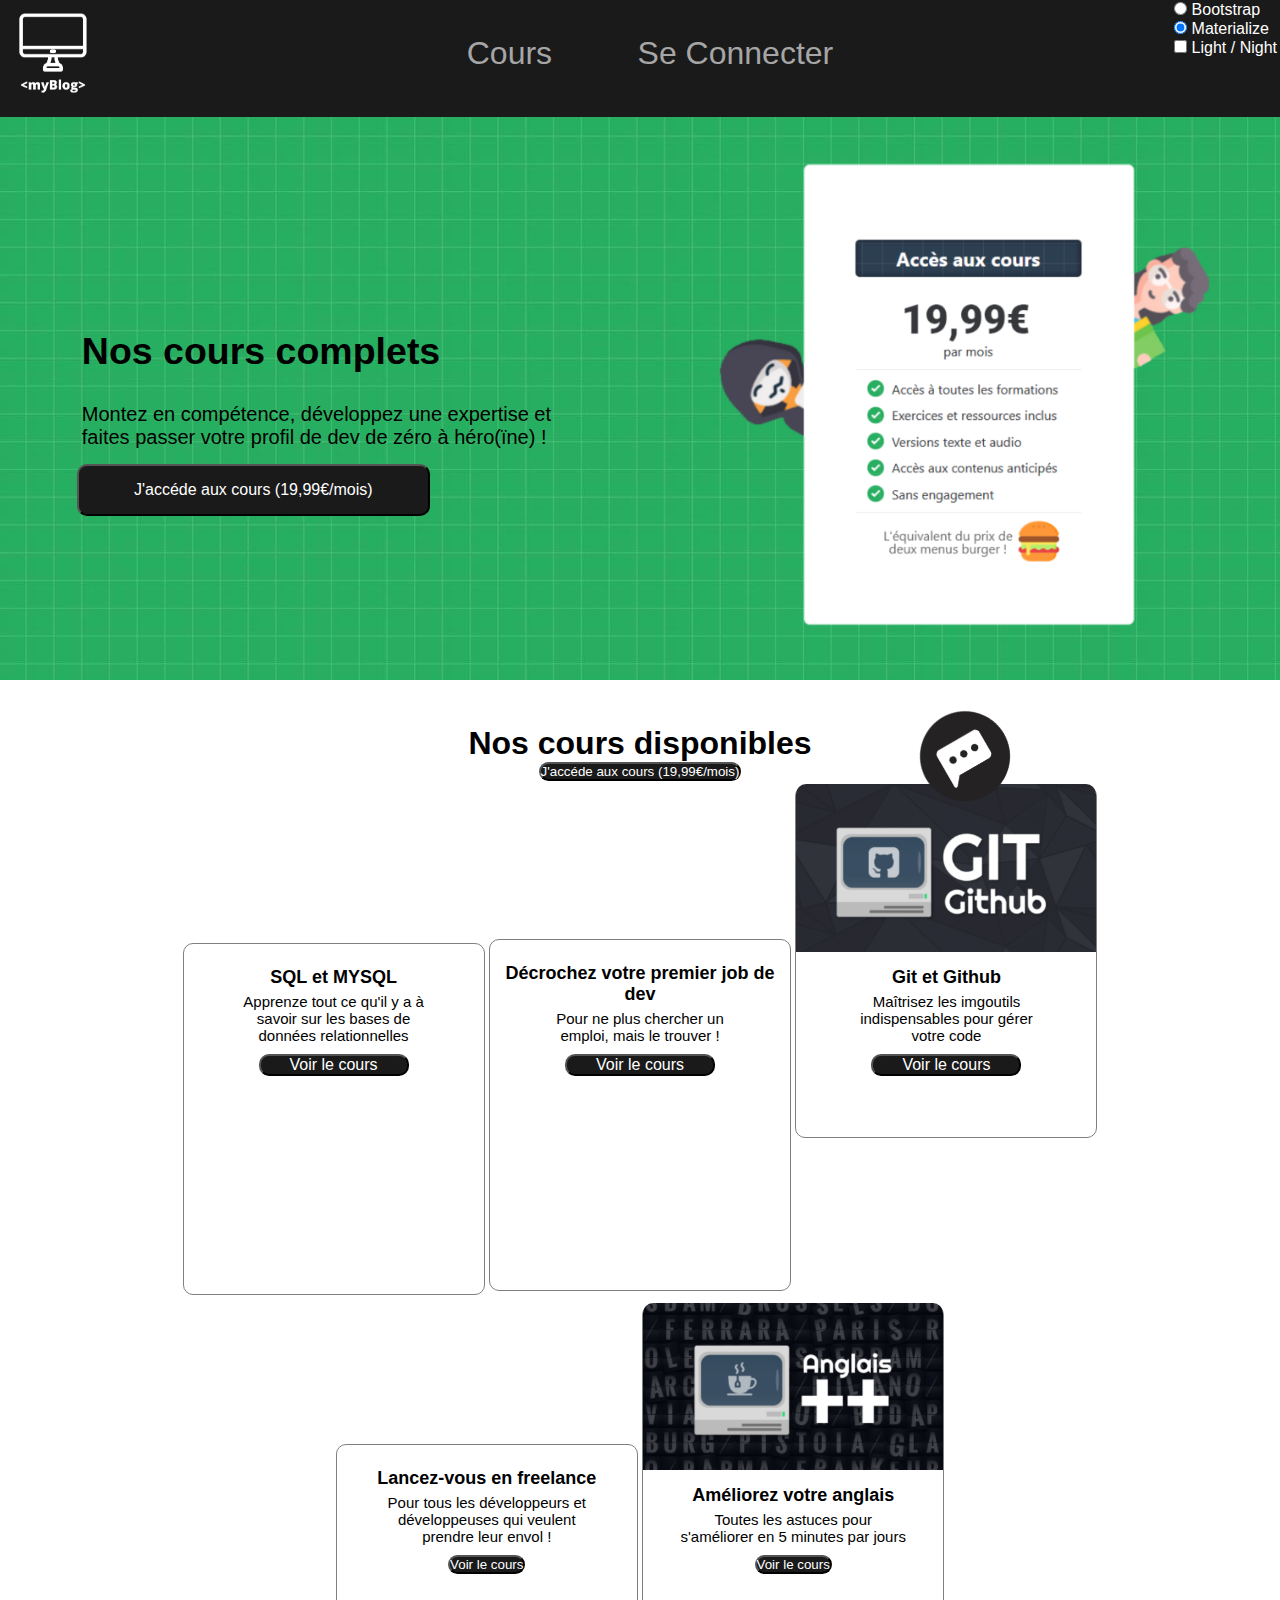
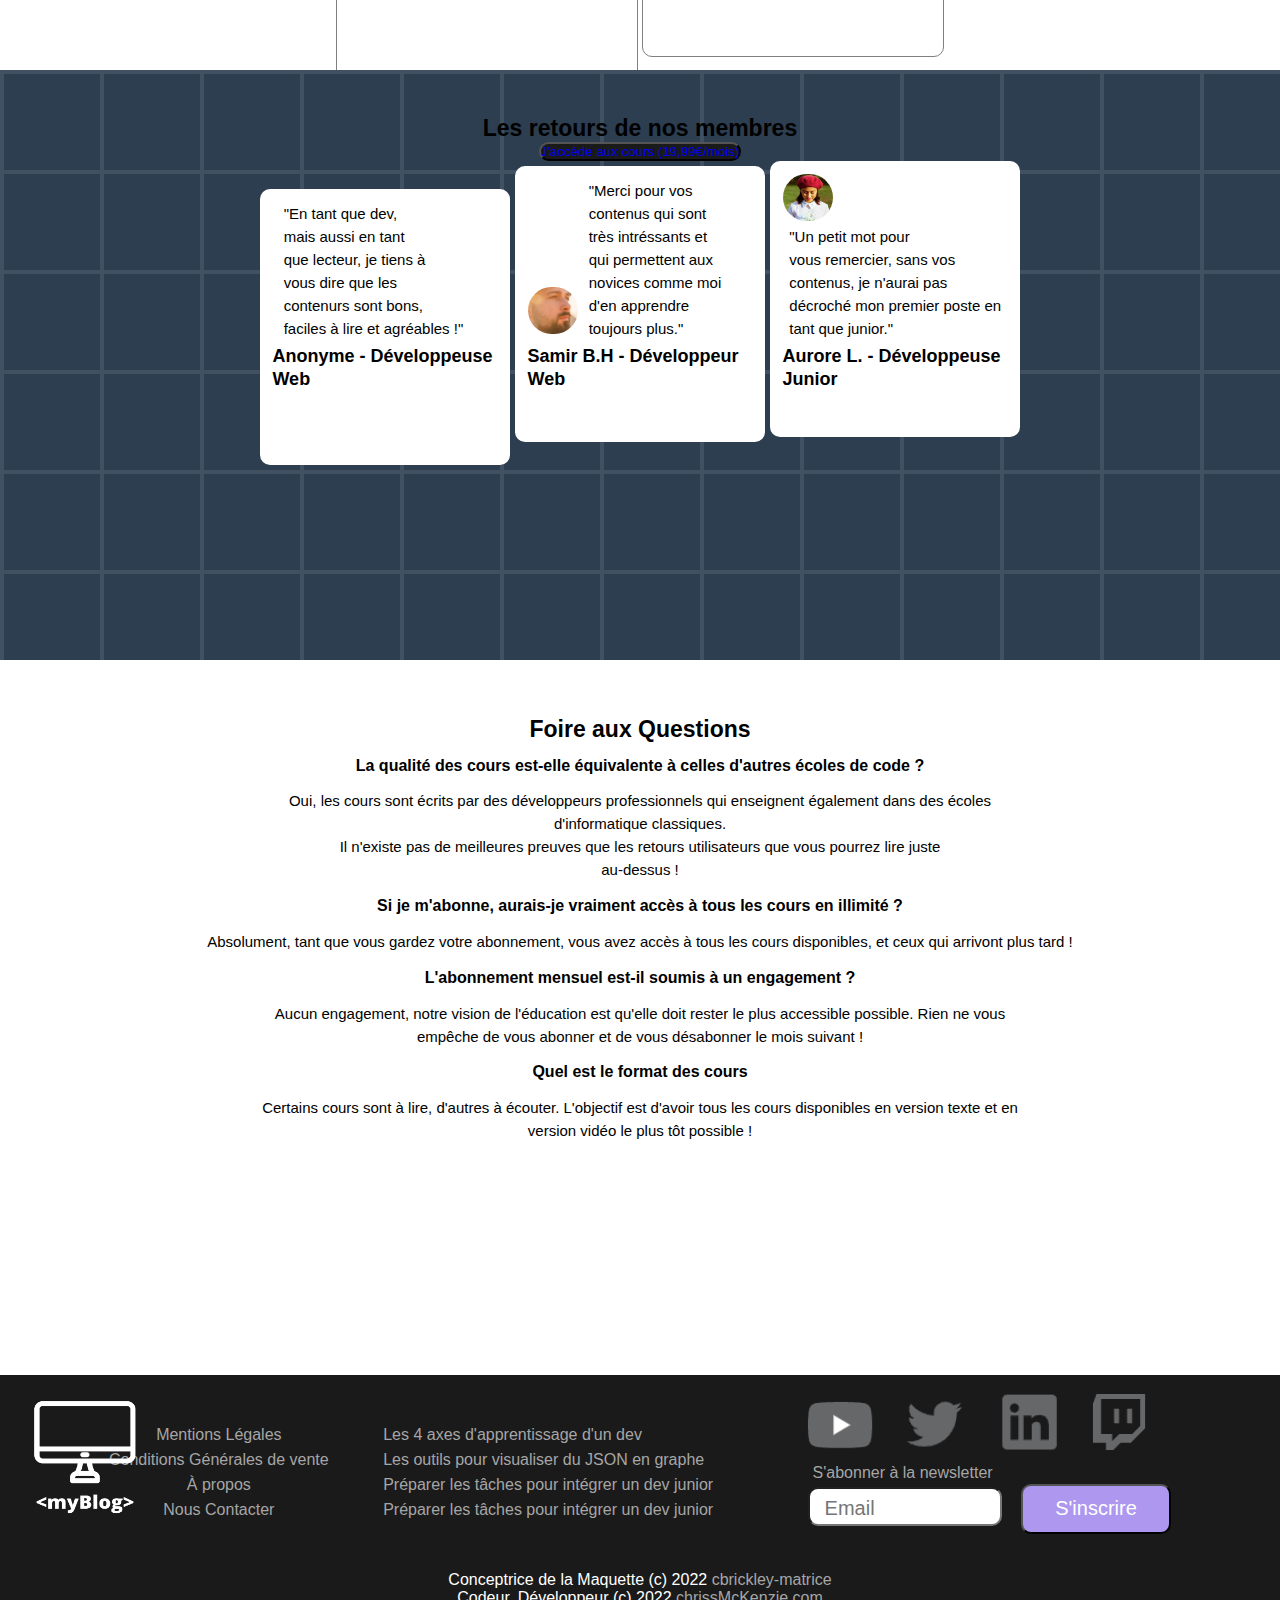
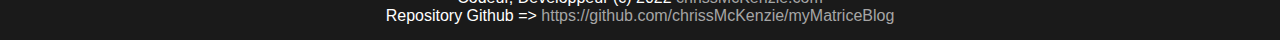
==== FrontEnd/src/pages/HTML/cours.html @ b6494135 "Initialisation myMatriceBlog" ====
<!DOCTYPE html>
<html lang="fr">
<head>
    <meta charset="UTF-8">
    <meta http-equiv="X-UA-Compatible" content="IE=edge">
    <meta name="viewport" content="width=device-width, initial-scale=1.0">
    <title>myMatriceBlog - Cours</title>
    <link rel="stylesheet" href="./../CSS/initialisation.css">
    <link rel="stylesheet" href="./../CSS/cours.css" defer>
    <link rel="stylesheet" href="./../CSS/finition.css">
</head>
<body>
    <header>
        <section>
            <div class="Logo_MyBlog">
                <a href="./../../../index.html"><img src="./../../media/images/myBlog.png" height="25%" width="9%" alt="myBlog - Logo"></a>
            </div>
            <div class="BarreDeNavigation">
                <nav>
                    <ul class="Menu">
                        <li>
                            <a href="./cours.html">Cours</a>
                        </li>
                        <li>
                            <a href="./connexion.html">Se Connecter</a>
                        </li>
                    </ul>
                </nav>
            </div>
            <div class="FrameworksCSS">
                <!-- Default checked -->
                <div class="form-check">
                    <input class="form-check-input" type="radio" name="flexRadioDefault" id="flexRadioDefault1">
                    <label class="form-check-label" for="flexRadioDefault1"> Bootstrap </label>
                  </div>
                <div class="form-check">
                    <input class="form-check-input" type="radio" name="flexRadioDefault" id="flexRadioDefault2" checked>
                    <label class="form-check-label" for="flexRadioDefault2"> Materialize </label>
                </div>
                <div class="form-check form-switch">
                    <input class="form-check-input" type="checkbox" role="switch" id="flexSwitchCheckDefault">
                    <label class="form-check-label" for="flexSwitchCheckDefault">Light / Night</label>
                </div>
            </div>
        </section>
    </header>

    <main>
        <section class="Cours">
            <div>
                <h1>Nos cours complets</h1>
                <p>
                    Montez en compétence, développez une expertise et <br>
                    faites passer votre profil de dev de zéro à héro(ïne) ! <br>
                </p>
                <button><a href="#NosCours">J'accéde aux cours (19,99€/mois)</a></button>
            </div>
            <div>
                <img src="./../../media/images/AccèsAuxCours.png" width="500px" alt="Accès Aux Cours.png">
            </div>
            <div class="chat">
                <img src="./../../media/images/icon-chat.png" width="90px" alt=""/>
            </div>
        </section>

        <section class="NosCours">
            <div>
                <h2>Nos cours disponibles</h2>
                <button><a href="#NosCours">J'accéde aux cours (19,99€/mois)</a></button>
            </div>
            <div>
                <article id="article1">
                    <img src="./../../media/images/MaîtrisezSQL.png" alt="">
                    <h3>SQL et MYSQL</h3>
                    <p>
                        Apprenze tout ce qu'il y a à <br>
                        savoir sur les bases de <br> données relationnelles <br>
                    </p>
                    <button><a href="#NosCours">Voir le cours</a></button>
                </article>

                <article id="article2">
                    <img src="./../../media/images/JobDéveloppeur.png" alt="">
                    <h3>Décrochez votre premier job de dev</h3>
                    <p>
                        Pour ne plus chercher un <br> emploi, mais le trouver !<br>
                    </p>
                    <button><a href="#NosCours">Voir le cours</a></button>
                </article>

                <article id="article3">
                    <img src="./../../media/images/GitGithub.png" alt="">
                    <h3>Git et Github</h3>
                    <p>
                        Maîtrisez les imgoutils <br> indispensables pour gérer <br> votre code<br>
                    </p>
                    <button><a href="#NosCours">Voir le cours</a></button>
                </article>
            </div>
            <div>
                <article id="article4">
                    <img src="./../../media/images/DéveloppeurFreelance.png" alt="">
                    <h3>Lancez-vous en freelance</h3>
                    <p>
                        Pour tous les développeurs et <br> développeuses qui veulent <br> prendre leur envol !<br>
                    </p>
                    <button><a href="#NosCours">Voir le cours</a></button>
                </article>

                <article id="article5">
                    <img src="./../../media/images/AméliorerVotreAnglais.png" alt="">
                    <h3>Améliorez votre anglais</h3>
                    <p>
                        Toutes les astuces pour <br> s'améliorer en 5 minutes par jours <br>
                    </p>
                    <button><a href="#NosCours">Voir le cours</a></button>
                </article>
            </div>
            <div>
                <div class="small">
                    <b>Rejoignez les</b>
                    <h4>100+ passionnés</h4>
                    <small>qui ont chois d'accélerer leur <br> apprentissage avec nos cours <br> complets</small>
                </div>
                <div class="small">
                    <b>ou les</b>
                    <h4>1000+ inscrits</h4>
                    <small>à notre newsletter pour ne jamais <br> rien louper</small>
                </div>
                <div class="small">
                    <b>ou encore les</b>
                    <h4>15 000 devs</h4>
                    <small>qui suivent nos contenus réguliers <br> sur le site web chaque mois !</small>
                </div>
            </div>
        </section>

        <section class="Retours">
            <div>
                <h2>Les retours de nos membres</h2>
                <button><a href="#NosCours">J'accéde aux cours (19,99€/mois)</a></button>
            </div>
            <div>
                <article>
                    <img src="./../../media/images/photoMélanoderme.png" width="50px" alt="">
                    <p>"En tant que dev, <br> mais aussi en tant <br> que lecteur, je tiens à <br> vous dire que les <br> contenurs sont bons, <br> faciles à lire et agréables !"</p>
                    <h3>Anonyme - Développeuse Web</h3>
                </article>
                <article>
                    <img src="./../../media/images/photoLeucoderme.png" width="50px" alt="">
                    <p>"Merci pour vos <br> contenus qui sont <br> très intréssants et <br> qui permettent aux <br> novices comme moi <br> d'en apprendre <br> toujours plus."</p>
                    <h3>Samir B.H - Développeur Web</h3>
                </article>
                <article>
                    <img src="./../../media/images/photoSantoderme.png" width="50px" alt="">
                    <p>"Un petit mot pour <br> vous remercier, sans vos contenus, je n'aurai pas décroché mon premier poste en tant que junior."</p>
                    <h3>Aurore L. - Développeuse Junior</h3>
                </article>
            </div>
        </section>

        <section class="FAQ">
                <div>
                    <h2>Foire aux Questions</h2>
                </div>
                <div class="small">
                    <h4>La qualité des cours est-elle équivalente à celles d'autres écoles de code ?</h4>
                    <p>
                        Oui, les cours sont écrits par des développeurs professionnels qui enseignent également dans des écoles <br>
                        d'informatique classiques. <br> Il n'existe pas de meilleures preuves que les retours utilisateurs que vous pourrez lire juste <br>
                        au-dessus !
                    </p>
                </div>
                <div class="small">
                    <h4>Si je m'abonne, aurais-je vraiment accès à tous les cours en illimité ?</h4>
                    <p>
                        Absolument, tant que vous gardez votre abonnement, vous avez accès à tous les cours disponibles, et ceux qui arrivont plus tard !<br>
                    </p>
                </div>
                <div class="small">
                    <h4>L'abonnement mensuel est-il soumis à un engagement ?</h4>
                    <p>
                        Aucun engagement, notre vision de l'éducation est qu'elle doit rester le plus accessible possible. Rien ne vous <br>
                        empêche de vous abonner et de vous désabonner le mois suivant !
                    </p>
                </div>
                <div class="small">
                    <h4>Quel est le format des cours</h4>
                    <p>
                        Certains cours sont à lire, d'autres à écouter. L'objectif est d'avoir tous les cours disponibles en version texte et en <br> version vidéo le plus tôt possible !
                    </p>
                </div>
        </section>
    </main>

    <footer>
        <section>
            <div class="Logo_MyBlog">
                <a href="#"><img src="./../../media/images/myBlog.png" height="150px" width="160px" alt="myBlog - Logo"></a>
            </div>
            <div class="LiensUtils">
                <ul>
                    <li><a href="">Mentions Légales</a></li>
                    <li><a href="">Conditions Générales de vente</a></li>
                    <li><a href="">À propos</a></li>
                    <li><a href="">Nous Contacter</a></li>
                </ul>
            </div>
            <div class="LiensUtils">
                <ul>
                    <li class="left"><a href="">Les 4 axes d'apprentissage d'un dev</a></li>
                    <li class="left"><a href="">Les outils pour visualiser du JSON en graphe</a></li>
                    <li class="left"><a href="">Préparer les tâches pour intégrer un dev junior</a></li>
                    <li class="left"><a href="">Préparer les tâches pour intégrer un dev junior</a></li>
                </ul>
            </div>
            <div class="LiensUtils">
                <ul class="Réseaux">
                    <li>
                        <a href="https://www.youtube.com/channel/UCebFZbXa6YLcAM5PtqaxtBw/featured"><img src="./../../media/images/icon youtube grey.png" width="75px" alt=""></a>
                        <a href=""><img src="./../../media/images/icon twitter grey.png" width="75px" alt=""></a>
                        <a href=""><img src="./../../media/images/icon linkedin grey.png" width="75px" alt=""></a>
                        <a href=""><img src="./../../media/images/icon twitch grey.png" width="65px" alt=""></a>
                    </li>
                    <li class="left">
                        <span>S'abonner à la newsletter</span>
                        <form action="" method="post">
                            <input type="text" placeholder="Email">
                            <button type="submit" >S'inscrire</button>
                        </form>
                    </li>
                </ul>
            </div>
        </section>
        <section class="CopyRight">
            <claire>Conceptrice de la Maquette (c) 2022 <a href="https://github.com/cbrickley-matrice/myBlog">cbrickley-matrice</a></claire> <br>
            <chrissMcKenzie>
                Codeur, Développeur (c) 2022 <a href="https://www.chrissmckenzie.com">chrissMcKenzie.com</a> <br>
                Repository Github => <a href="https://github.com/chrissMcKenzie/myMatriceBlog">https://github.com/chrissMcKenzie/myMatriceBlog</a>
            </chrissMcKenzie>
        </section>
    </footer>

    <script src="./../../../index.js"></script>
    <script src="./../JS/cours.js"></script>
</body>
</html>
---- FrontEnd/src/pages/CSS/initialisation.css ----
/* INITIALISATION */
*, html{
    margin: 0%;
    padding: 0%;
    text-decoration: none;
    list-style: none;
    font-family: sans-serif;
}
---- FrontEnd/src/pages/CSS/cours.css ----
/** PRINICPALS */
html{

}

body{
    z-index: 0;
    margin: 0px;
    color: white;
}

header{
    z-index: 100;
    position: fixed;
    top: 0%;
    background-color: #1a1a1a;
    width: 100%; height: 13%;
}


main{
    z-index: 1;
    margin-top: 90px;
    margin-bottom: 125px;
    width: 100%;
    text-align: center;
}


footer{
    /* position: fixed; bottom: 0%; */
    background-color: #1a1a1a;
    width: 100%; height: 25%;
}


/* Header */
Header section{

} Header div{
    display: inline-block;
    
} Header nav{

} Header ul{

} Header li{
    display: inline;
} Header a{

} Header img{

}


.BarreDeNavigation{
    display: block;
    margin-top: -105px;
    margin-left: 250px;
    padding-bottom: 50px;
    width: 800px; height: 43px;
    text-align: center;

} .BarreDeNavigation nav{
    /* display: block; */
    margin: 15px 0px;
    padding: 10px 0px;
} .BarreDeNavigation ul {
    margin: 5px;
} .BarreDeNavigation a{
    margin: 0.5px 0.5px;
    padding: 20px 40px;
    width: 90px;
    font-size: 32px;
    font-family: "Open Sans Bold", sans-serif;

} .BarreDeNavigation a{
    color: #a6a6a6;
} .BarreDeNavigation a:hover{
    background-color: #7ed957;
    color: #fff;
}

.FrameworksCSS{
    /* display: none; */
    position: absolute;
    top: 0px; right: 0px;

} .FrameworksCSS div{
    display: block;
    margin: 1px 3px;
}

/** MAIN */
main section{
    margin: 0% 0%;
    padding: 45px 0px;
    width: 100%; height: 500px;
    color: black;
} main div{
    display: inline-block;
    margin: 0% 0%; padding: 0% 0%;
    
} main h1{
    font-size: 32px;
} main h2{
    font-size: 23px;
} main h3{
    font-size: 18px;
} main h4{
    font-size: 16px;
} main p{
    font-size: 15px;
} main button{
    border-radius: 10px;
    background-color: #1a1a1a;
}

section.Cours{
    background-image: url("./../../media/images/background-green.jpeg");
} .Cours div{
    z-index: 10;
    position: absolute;
    margin: 0% 5%;
    width: 500px;
} .Cours div:first-child{
    top: 35%;
    left: 1%;
    text-align: left;

} .Cours div:nth-child(2){
    margin-right: 0px;

} .Cours .chat{
    z-index: 15;
    position: fixed; bottom: 80px; right: 0px;
    padding: 0% 0%;
    /* margin-left: 0px; margin-right: -25px; */
    transform: rotate(-30deg);

} .Cours div *{
    padding: 3% 1%;
} .Cours h1{
    font-size: 37.5px;
} .Cours p{
    font-size: 20px;
} .Cours button{
    border-radius: 10px;
    background-color: #1a1a1a;
    width: 353px;
    font-size: 16px;
} .Cours a{
    color: white;
}

section.NosCours{
    overflow: hidden;
    height: 900px;
} .NosCours div{
    margin: 0px 0%;
    padding: 0% 0%;
} .NosCours div:first-child{
    display: block;
} .NosCours div:nth-child(2) button{
    border-radius: 10px;
    background-color: #1a1a1a;
    width: 150px;
    font-size: 16px;
} .NosCours div:last-child{
    display: block;
} .NosCours div:last-child div{
    display: inline-block;
} .NosCours h2{
    font-size: 32px;
} .NosCours article{
    display: inline-block;
    margin: 5px 0%;
    border: grey solid 1px; border-radius: 10px;
    padding: 0px 0px;
    width: 300px; height: 350px;
} .NosCours article *{
    margin: 5px 0%;
} .NosCours img{
    margin: -1% 0%;
    margin-bottom: 2%;
    border-radius: 10px 10px 0px 0px;
    width: 300px;
} .NosCours a{
    color: white;
}

section.Retours{
    background-image: url("./../../media/images/background-blue.png");
} .Retours div {

} .Retours div:first-child{
    display: block;
} .Retours div:last-child{
    display: inline;
    width: 500px;
} .Retours div:last-child article{
    display: inline-block;
    border-radius: 10px;
    padding: 1% 1%;
    background-color: white;
    width: 225px; height: 250px;
    text-align: left;
} .Retours img{
    display: inline;
    border-radius: 50px;
    /* float: left; */
} .Retours p{
    display: inline-block;
    margin-left: 3%;
    line-height: 23px;
} .Retours h3{
    margin-top: 2%;
    line-height: 23px;
}



section.FAQ{
    display: block;
} .FAQ div{
    display: block;
    margin: 1% auto;
    line-height: 23px;
} .FAQ div *{
    margin: 1%;
    /* text-align: left; */

}

/** FOOT */
footer section {
    position: relative;
    padding: 15px;
    text-align: center;
} footer div {
    display: inline-block;
    margin-right: 25px;

} footer ul{

} footer li{

} footer a{
    color: #a6a6a6;
} footer img{

}

footer .Logo_MyBlog{
    position: absolute; left: 5px; top: 7px;
}

.LiensUtils{
    margin-left: 25px;
} .LiensUtils:first-child{
    position: absolute;
    right: 0px;
}


.LiensUtils li{
    margin-bottom: 7px;
} .LiensUtils .left{
    text-align: left;
} .LiensUtils input{
    margin-top: 5px;
    margin-right: 15px;
    border-radius: 10px;
    padding-top: 5px;
    padding-left: 15px;
    background-color: white;
    width: 175px; height: 30px;
    font-size: 20px;
}

.LiensUtils .Réseaux li:nth-child(2){
    margin-left: 40px;
} .LiensUtils .Réseaux li a{
    margin-left: 15px;
} .LiensUtils li span{
    margin-left: 5px;
    color:#a6a6a6;
}  .LiensUtils button{
    margin-top: -25px;
    border-radius: 10px;
    background-color: #ad97ef; color: white;
    width: 150px; height: 50px;
    font-size: 20px;
}
---- FrontEnd/src/pages/CSS/finition.css ----
/** FINITION
* Ayez un perfect css grace bordures ci-dessous
*/
.Bordure_Rouge{
    border: red solid 1px;
} .Bordure_Orange{
    border: orange solid 1px;
} .Bordure_Jaune{
    border: yellow solid 1px;
} .Bordure_Vert{
    border: green solid 1px;
} .Bordure_Bleu{
    border: blue solid 1px;
}
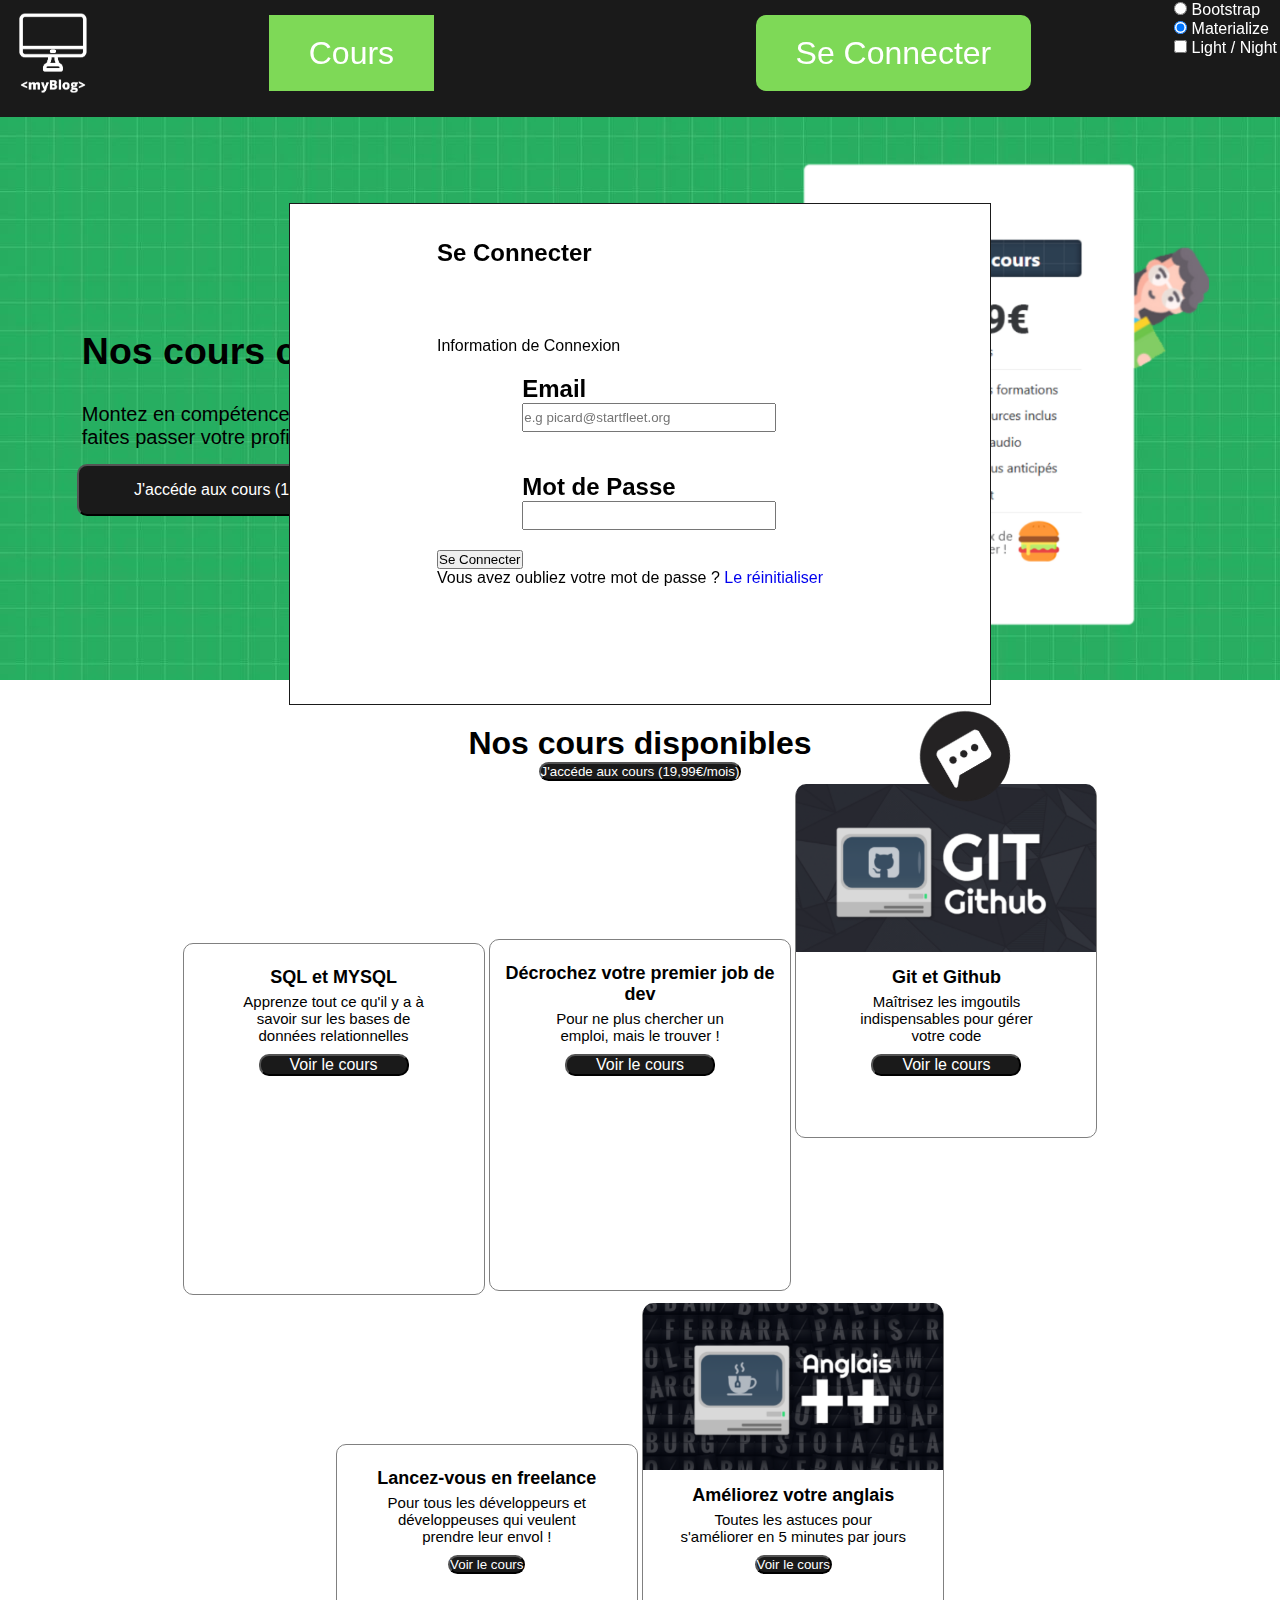
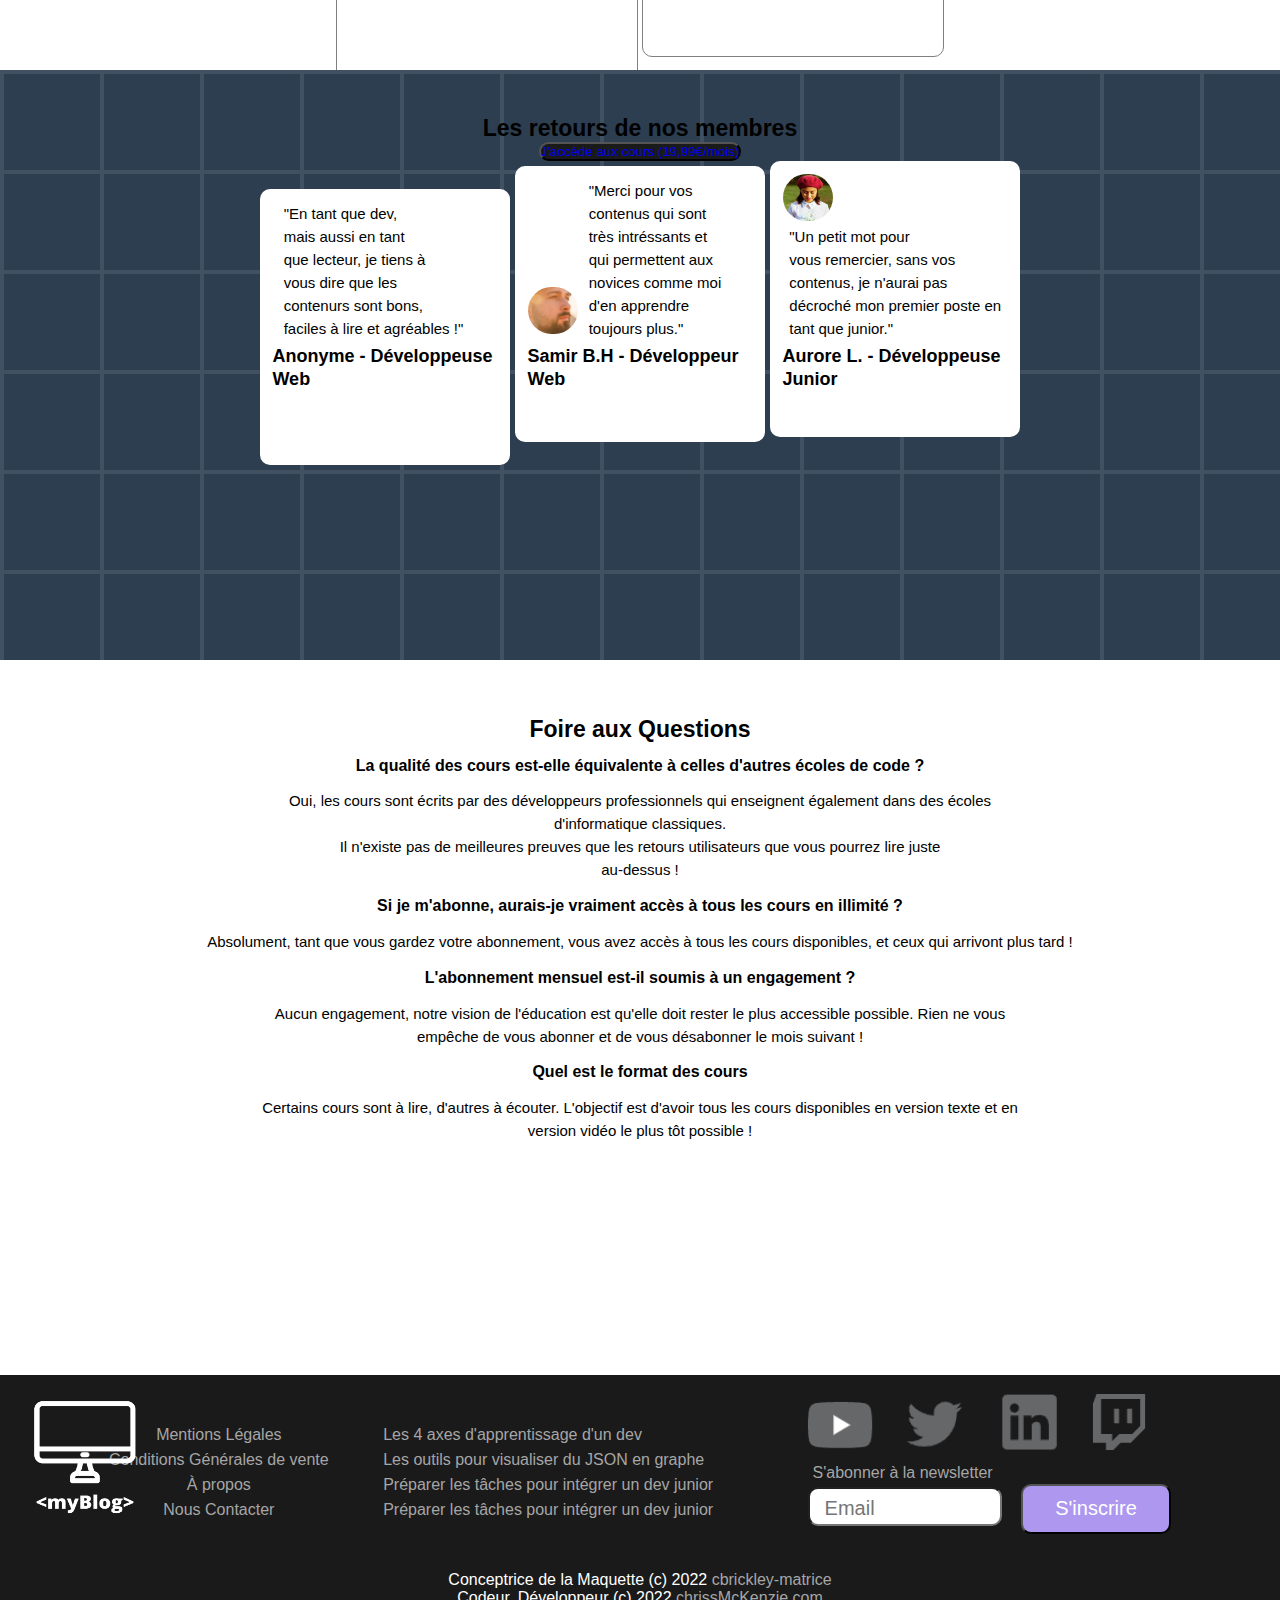
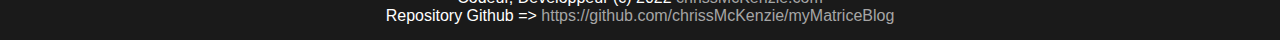
==== commit d045ebac: "Update: myMatriceBlog, cours.html" ====
--- a/FrontEnd/src/pages/HTML/cours.html
+++ b/FrontEnd/src/pages/HTML/cours.html
@@ -5,9 +5,7 @@
     <meta http-equiv="X-UA-Compatible" content="IE=edge">
     <meta name="viewport" content="width=device-width, initial-scale=1.0">
     <title>myMatriceBlog - Cours</title>
-    <link rel="stylesheet" href="./../CSS/initialisation.css">
     <link rel="stylesheet" href="./../CSS/cours.css" defer>
-    <link rel="stylesheet" href="./../CSS/finition.css">
 </head>
 <body>
     <header>
@@ -22,7 +20,7 @@
                             <a href="./cours.html">Cours</a>
                         </li>
                         <li>
-                            <a href="./connexion.html">Se Connecter</a>
+                            <a href="#">Se Connecter</a>
                         </li>
                     </ul>
                 </nav>
@@ -43,6 +41,25 @@
                 </div>
             </div>
         </section>
+        <section class="Connexion">
+            <div><h2>Se Connecter</h2></div>
+            <div>
+                <form action="" method="post">
+                    <legend class="col-form-legend col-sm-1-12">Information de Connexion</legend>
+                    <div>
+                        <label for="inputEmail" class="col-sm-1-12 col-form-label"><h2>Email</h2></label>
+                        <input type="email" class="form-control" name="inputEmail" id="inputEmail" placeholder="e.g picard@startfleet.org">
+                    </div>
+                    <div>
+                        <label for="inputMotDePasse" class="col-sm-1-12 col-form-label"><h2>Mot de Passe</h2></label>
+                        <input type="password" class="form-control" name="inputMotDePasse" id="inputMotDePasse" placeholder="">
+                    </div>
+
+                    <button type="submit">Se Connecter</button>
+                    <p>Vous avez oubliez votre mot de passe ? <a href="./cours.html">Le réinitialiser</a></p>
+                </form>
+            </div>
+        </section>
     </header>
 
     <main>
@@ -191,6 +208,7 @@
                     </p>
                 </div>
         </section>
+
     </main>
 
     <footer>
--- a/FrontEnd/src/pages/CSS/cours.css
+++ b/FrontEnd/src/pages/CSS/cours.css
@@ -1,3 +1,6 @@
+@import './initialisation.css';
+@import './finition.css';
+
 /** PRINICPALS */
 html{
 
@@ -62,11 +65,16 @@
     text-align: center;
 
 } .BarreDeNavigation nav{
-    /* display: block; */
     margin: 15px 0px;
     padding: 10px 0px;
 } .BarreDeNavigation ul {
     margin: 5px;
+} .BarreDeNavigation li:first-child{
+    margin-right: 25%;
+} .BarreDeNavigation li:last-child{
+    margin-left: 15%;
+} .BarreDeNavigation li:last-child a{
+    border-radius: 10px;
 } .BarreDeNavigation a{
     margin: 0.5px 0.5px;
     padding: 20px 40px;
@@ -75,8 +83,6 @@
     font-family: "Open Sans Bold", sans-serif;
 
 } .BarreDeNavigation a{
-    color: #a6a6a6;
-} .BarreDeNavigation a:hover{
     background-color: #7ed957;
     color: #fff;
 }
@@ -234,6 +240,7 @@
 
 /** FOOT */
 footer section {
+    z-index: 10;
     position: relative;
     padding: 15px;
     text-align: center;
@@ -252,6 +259,7 @@
 }
 
 footer .Logo_MyBlog{
+    z-index: 15;
     position: absolute; left: 5px; top: 7px;
 }
 
@@ -291,4 +299,26 @@
     background-color: #ad97ef; color: white;
     width: 150px; height: 50px;
     font-size: 20px;
+}
+
+section.Connexion{
+    z-index: 100;
+    display: block;
+    margin: 7% auto 0%;
+    border: #1a1a1a solid 1px;
+    padding: 1% auto;
+    background-color: white;   
+    width: 700px; height: 500px;
+    color: black;
+    text-align: left;
+} .Connexion div{
+    margin: 4% auto;
+    padding: 1% 21%;
+
+} .Connexion h2{
+
+
+} .Connexion input{
+    display: inline-block;
+    width: 250px; height: 25px;
 }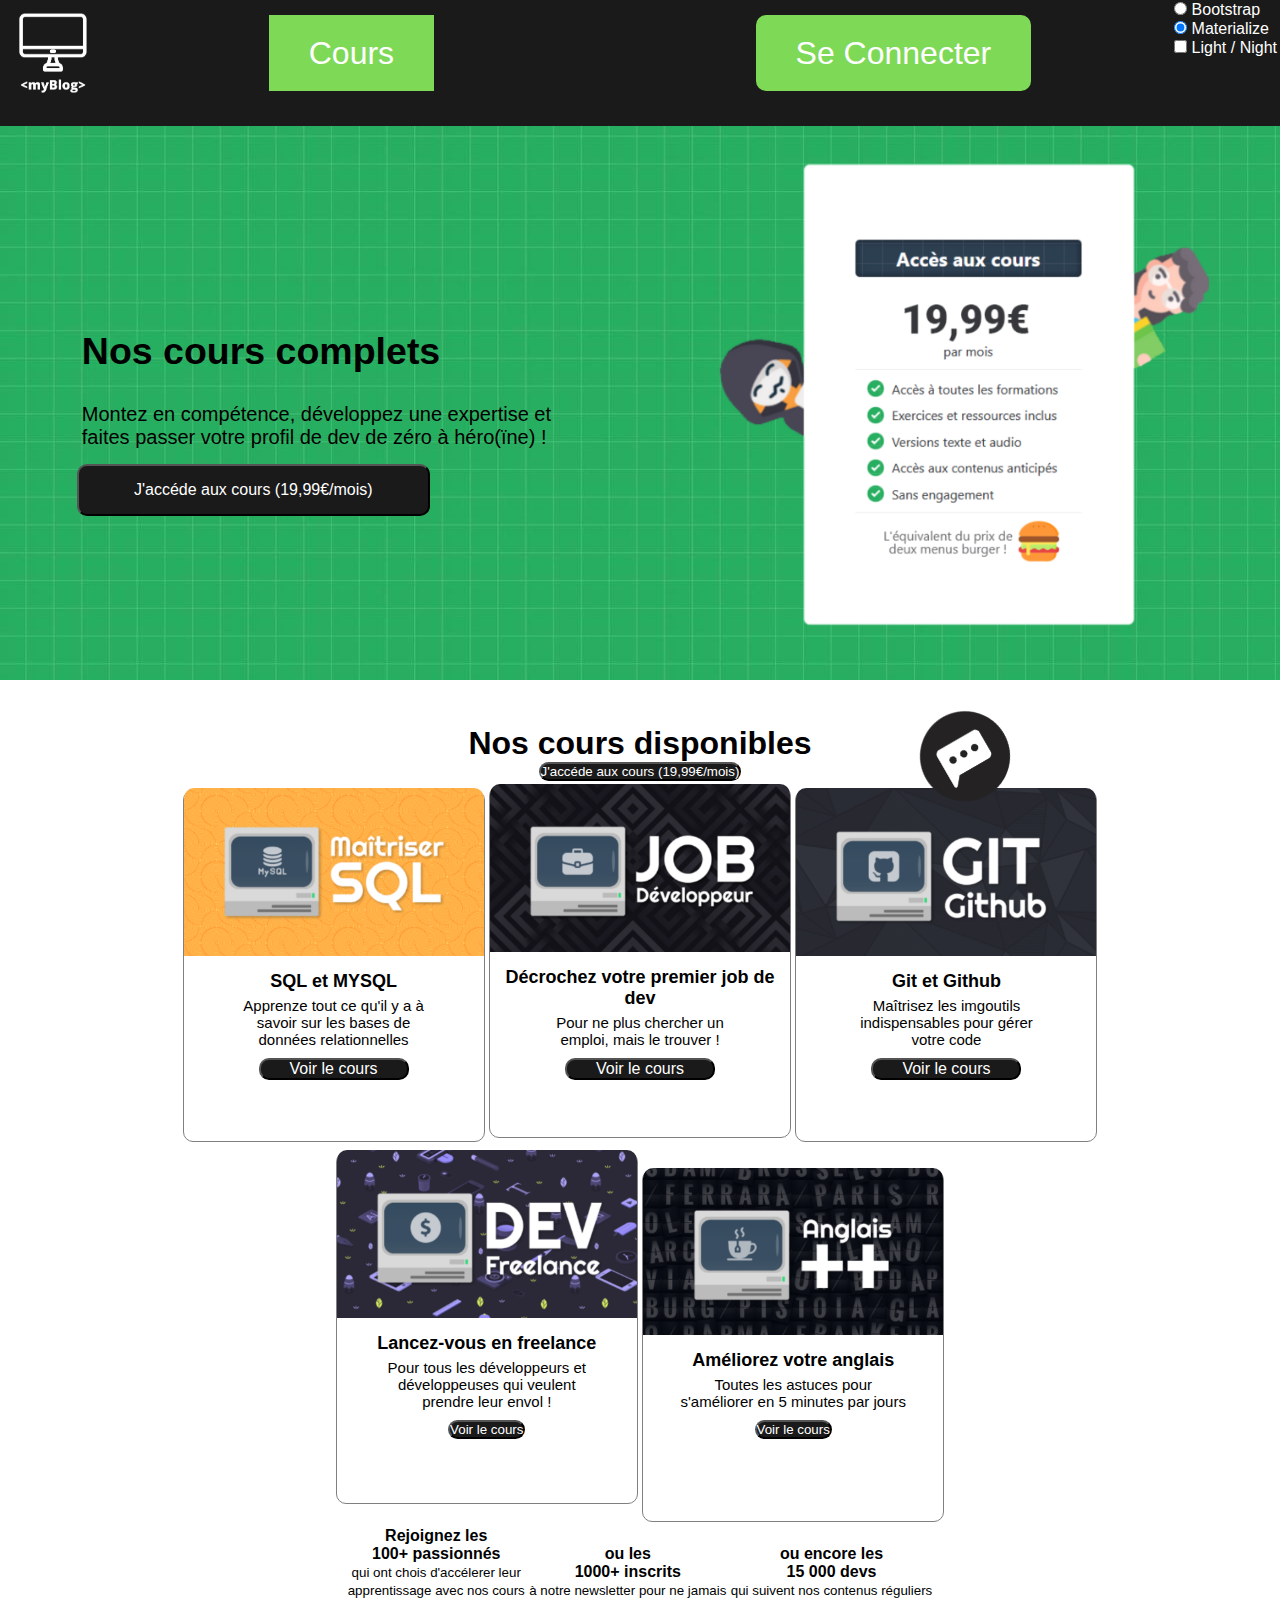
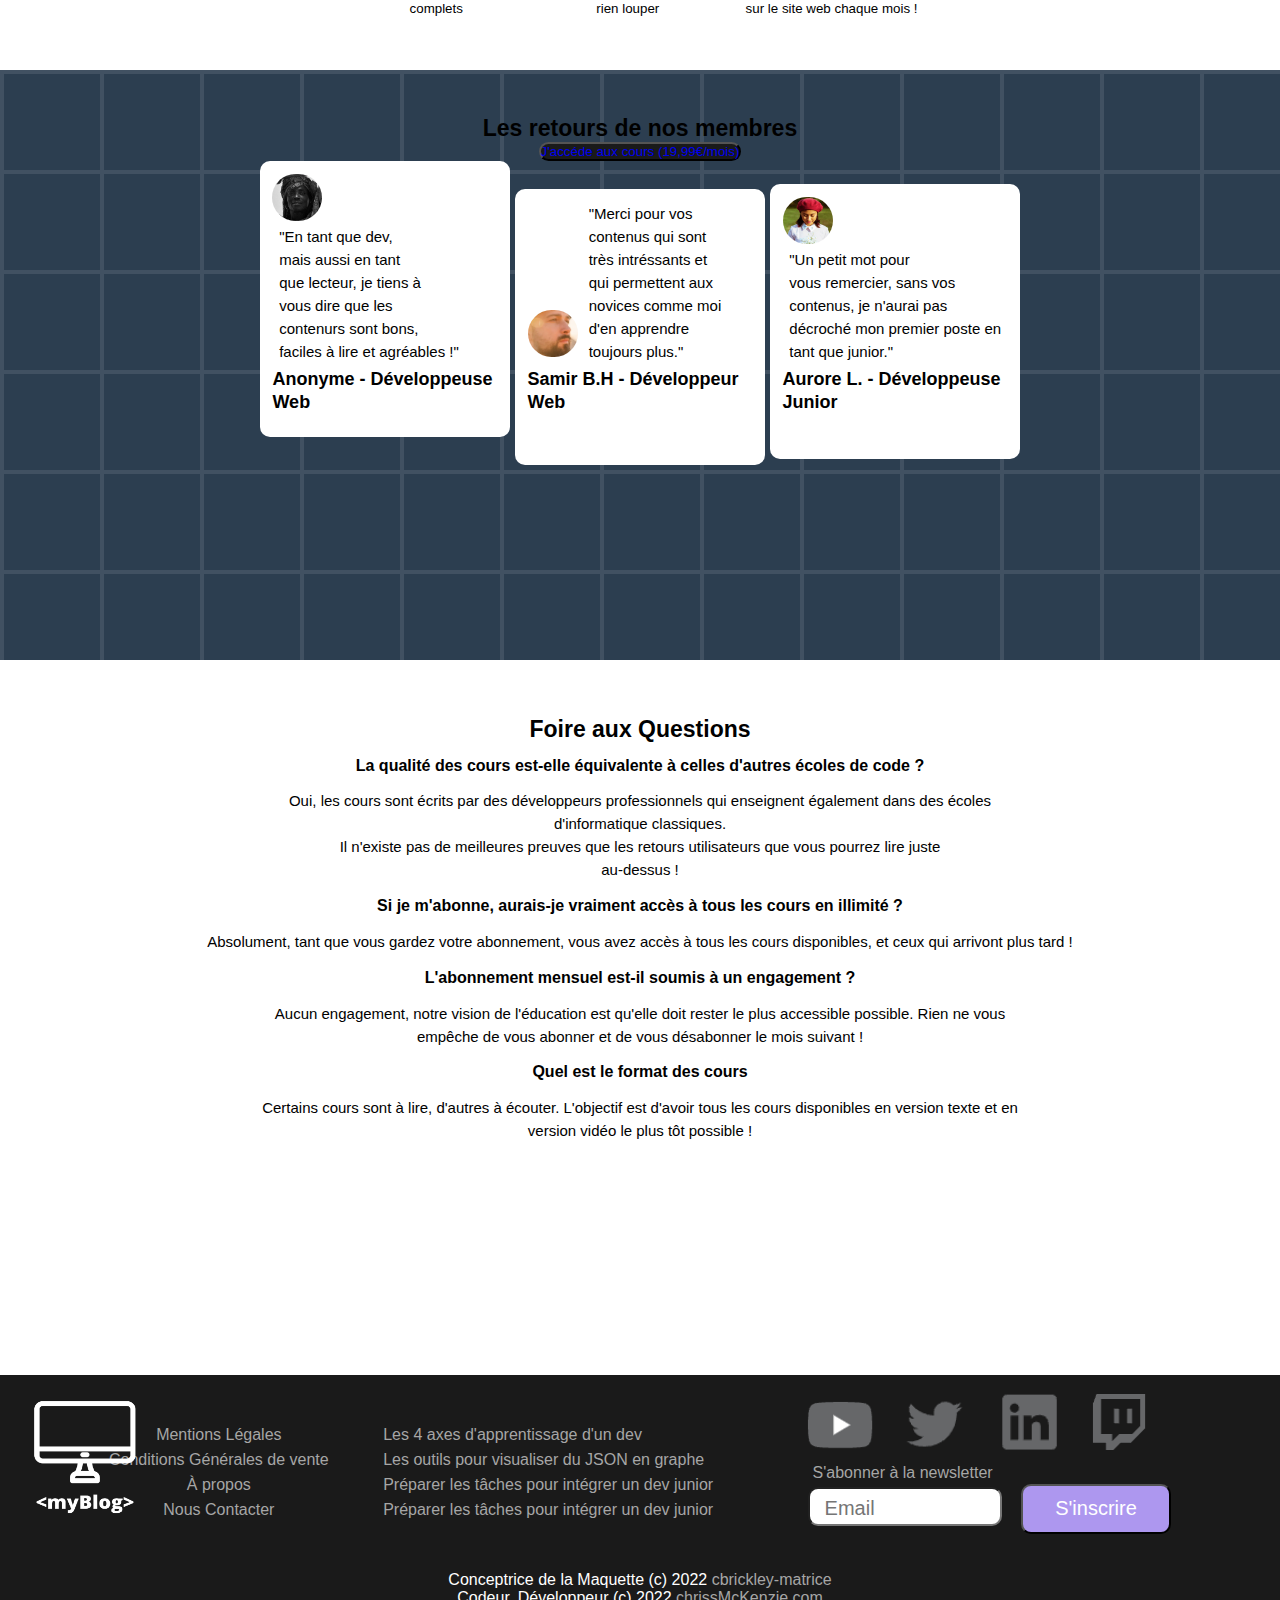
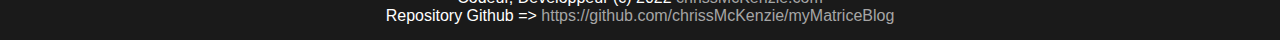
==== commit c329ca04: "Update: SeConnecter 2" ====
--- a/FrontEnd/src/pages/HTML/cours.html
+++ b/FrontEnd/src/pages/HTML/cours.html
@@ -19,7 +19,7 @@
                         <li>
                             <a href="./cours.html">Cours</a>
                         </li>
-                        <li>
+                        <li id="SeConnecter">
                             <a href="#">Se Connecter</a>
                         </li>
                     </ul>
@@ -28,24 +28,25 @@
             <div class="FrameworksCSS">
                 <!-- Default checked -->
                 <div class="form-check">
-                    <input class="form-check-input" type="radio" name="flexRadioDefault" id="flexRadioDefault1">
-                    <label class="form-check-label" for="flexRadioDefault1"> Bootstrap </label>
+                    <input class="form-check-input" type="radio" name="flexRadioDefault" id="Bootstrap">
+                    <label class="form-check-label" for="Bootstrap">Bootstrap</label>
                   </div>
                 <div class="form-check">
-                    <input class="form-check-input" type="radio" name="flexRadioDefault" id="flexRadioDefault2" checked>
-                    <label class="form-check-label" for="flexRadioDefault2"> Materialize </label>
+                    <input class="form-check-input" type="radio" name="flexRadioDefault" id="Materialize" checked>
+                    <label class="form-check-label" for="Materialize">Materialize</label>
                 </div>
                 <div class="form-check form-switch">
-                    <input class="form-check-input" type="checkbox" role="switch" id="flexSwitchCheckDefault">
-                    <label class="form-check-label" for="flexSwitchCheckDefault">Light / Night</label>
-                </div>
-            </div>
-        </section>
-        <section class="Connexion">
-            <div><h2>Se Connecter</h2></div>
+                    <input class="form-check-input" type="checkbox" role="switch" id="SwitchLight">
+                    <label class="form-check-label" for="SwitchLight">Light / Night</label>
+                </div>
+            </div>
+        </section>
+        <section id="Connexion" class="Connexion">
+            <div class="Title"><h2>Se Connecter</h2></div>
+            <span id="FormulaireConnexion">X</span>
             <div>
                 <form action="" method="post">
-                    <legend class="col-form-legend col-sm-1-12">Information de Connexion</legend>
+                    <!-- <legend class="col-form-legend col-sm-1-12">Information de Connexion</legend> -->
                     <div>
                         <label for="inputEmail" class="col-sm-1-12 col-form-label"><h2>Email</h2></label>
                         <input type="email" class="form-control" name="inputEmail" id="inputEmail" placeholder="e.g picard@startfleet.org">
@@ -87,7 +88,7 @@
             </div>
             <div>
                 <article id="article1">
-                    <img src="./../../media/images/MaîtrisezSQL.png" alt="">
+                    <img src="./../../media/images/MaitrisezSQL.png" alt="">
                     <h3>SQL et MYSQL</h3>
                     <p>
                         Apprenze tout ce qu'il y a à <br>
@@ -97,7 +98,7 @@
                 </article>
 
                 <article id="article2">
-                    <img src="./../../media/images/JobDéveloppeur.png" alt="">
+                    <img src="./../../media/images/JobDéveloppeur.png" alt="">
                     <h3>Décrochez votre premier job de dev</h3>
                     <p>
                         Pour ne plus chercher un <br> emploi, mais le trouver !<br>
@@ -116,7 +117,7 @@
             </div>
             <div>
                 <article id="article4">
-                    <img src="./../../media/images/DéveloppeurFreelance.png" alt="">
+                    <img src="./../../media/images/DeveloppeurFreelance.png" alt="">
                     <h3>Lancez-vous en freelance</h3>
                     <p>
                         Pour tous les développeurs et <br> développeuses qui veulent <br> prendre leur envol !<br>
@@ -159,7 +160,7 @@
             </div>
             <div>
                 <article>
-                    <img src="./../../media/images/photoMélanoderme.png" width="50px" alt="">
+                    <img src="./../../media/images/photoMelanoderme.png" width="50px" alt="">
                     <p>"En tant que dev, <br> mais aussi en tant <br> que lecteur, je tiens à <br> vous dire que les <br> contenurs sont bons, <br> faciles à lire et agréables !"</p>
                     <h3>Anonyme - Développeuse Web</h3>
                 </article>
--- a/FrontEnd/src/pages/CSS/cours.css
+++ b/FrontEnd/src/pages/CSS/cours.css
@@ -17,7 +17,7 @@
     position: fixed;
     top: 0%;
     background-color: #1a1a1a;
-    width: 100%; height: 13%;
+    width: 100%; height: 14%;
 }
 
 
@@ -96,6 +96,57 @@
     display: block;
     margin: 1px 3px;
 }
+
+
+#Connexion {
+    display: none;
+}
+
+section.Connexion{
+    z-index: 100;
+    display: block;
+    margin: 2% auto 0%;
+    border: #1a1a1a solid 1px;
+    padding: 1% auto;
+    background-color: white;
+    width: 700px; height: 500px;
+    color: black;
+    box-shadow: 10px 10px 5px;
+    text-align: center;
+
+} .Connexion div{
+    margin: 1%;
+    padding: 2%;
+    text-align: center;
+
+} .Connexion div.Title{
+    margin-left: 7%;
+    padding-left: 13%;
+
+} .Connexion span{
+    margin-left: 17%;
+    border-radius: 20px;
+    background-color: gray;
+    padding: 1% 1%;
+    width: 75px; height: 70px;
+
+} .Connexion h2{
+
+} .Connexion input{
+    display: block;
+    margin: 3% 0%;
+    padding: 1%;
+    width: 400px; height: 25px;
+
+} .Connexion button{
+    border-radius: 10px;
+    background-color: gray;
+    width: 400px; height: 35px;
+
+} .Connexion p{
+    margin-top: 2%;
+}
+
 
 /** MAIN */
 main section{
@@ -299,26 +350,4 @@
     background-color: #ad97ef; color: white;
     width: 150px; height: 50px;
     font-size: 20px;
-}
-
-section.Connexion{
-    z-index: 100;
-    display: block;
-    margin: 7% auto 0%;
-    border: #1a1a1a solid 1px;
-    padding: 1% auto;
-    background-color: white;   
-    width: 700px; height: 500px;
-    color: black;
-    text-align: left;
-} .Connexion div{
-    margin: 4% auto;
-    padding: 1% 21%;
-
-} .Connexion h2{
-
-
-} .Connexion input{
-    display: inline-block;
-    width: 250px; height: 25px;
 }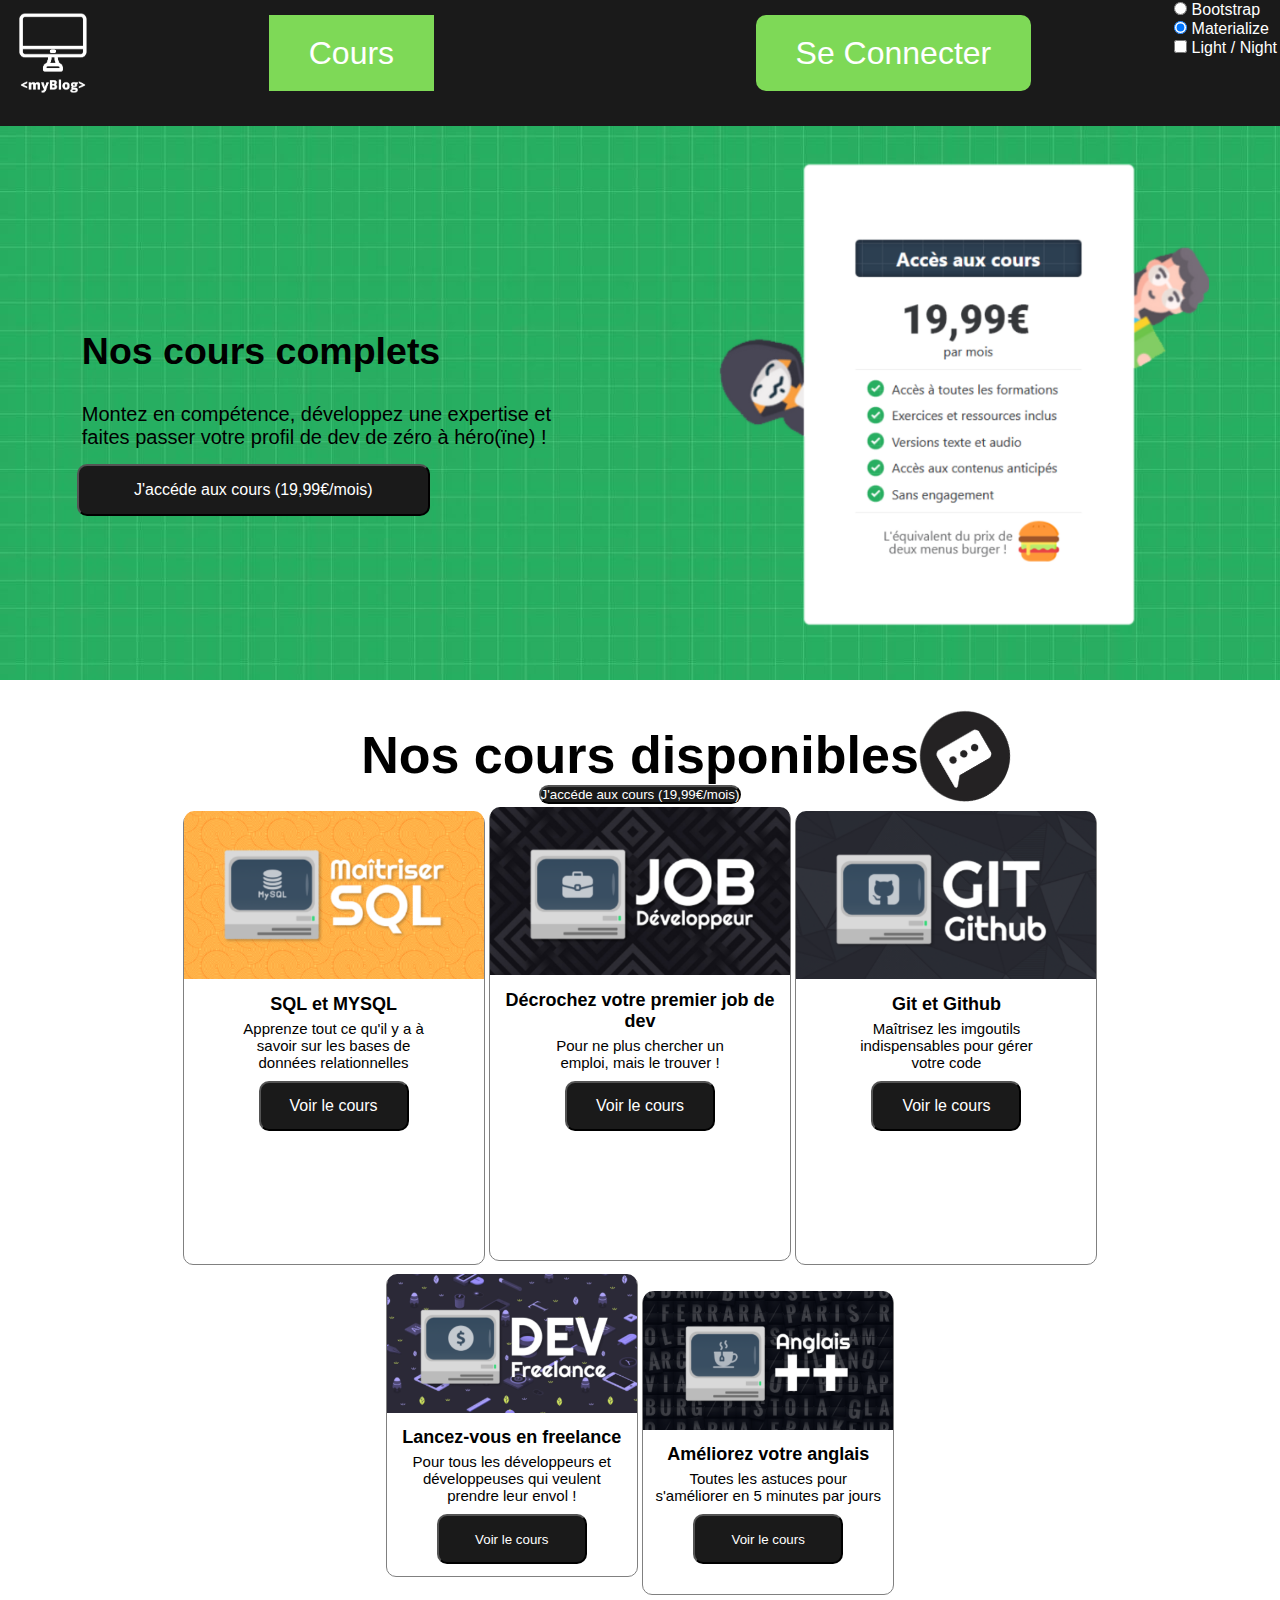
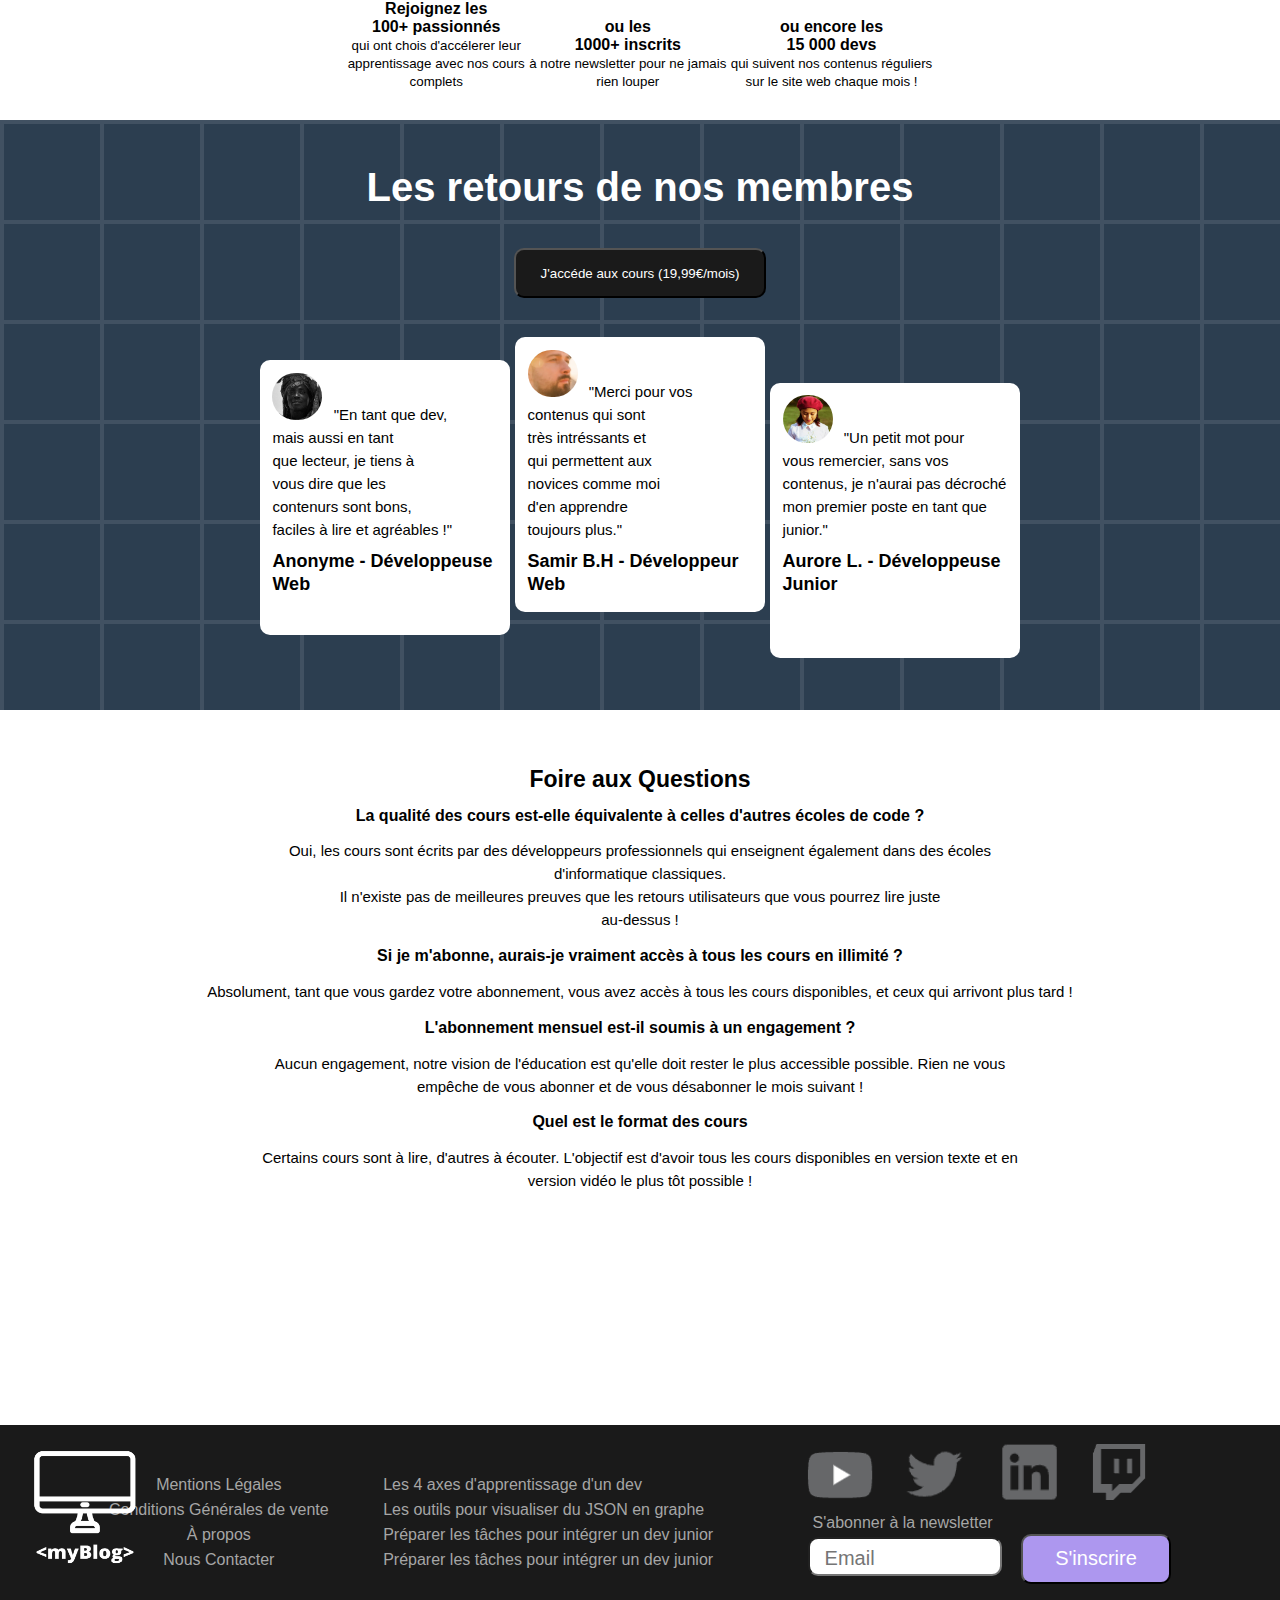
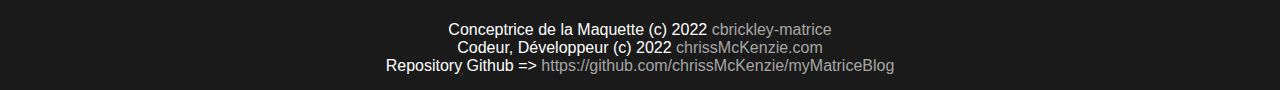
==== commit ca4087e3: "Finalisation de MyBlog" ====
--- a/FrontEnd/src/pages/HTML/cours.html
+++ b/FrontEnd/src/pages/HTML/cours.html
@@ -29,7 +29,7 @@
                 <!-- Default checked -->
                 <div class="form-check">
                     <input class="form-check-input" type="radio" name="flexRadioDefault" id="Bootstrap">
-                    <label class="form-check-label" for="Bootstrap">Bootstrap</label>
+                    <label class="form-check-label text-white" for="Bootstrap">Bootstrap</label>
                   </div>
                 <div class="form-check">
                     <input class="form-check-input" type="radio" name="flexRadioDefault" id="Materialize" checked>
@@ -41,7 +41,7 @@
                 </div>
             </div>
         </section>
-        <section id="Connexion" class="Connexion">
+        <section id="ConnexionForm" class="Connexion">
             <div class="Title"><h2>Se Connecter</h2></div>
             <span id="FormulaireConnexion">X</span>
             <div>
@@ -156,7 +156,7 @@
         <section class="Retours">
             <div>
                 <h2>Les retours de nos membres</h2>
-                <button><a href="#NosCours">J'accéde aux cours (19,99€/mois)</a></button>
+                <button><a href="#NosCours" style="color: white; padding-left: 25px; padding-right: 25px;">J'accéde aux cours (19,99€/mois)</a></button>
             </div>
             <div>
                 <article>
@@ -260,7 +260,7 @@
         </section>
     </footer>
 
-    <script src="./../../../index.js"></script>
+    <!-- <script src="./../../../index.js"></script> -->
     <script src="./../JS/cours.js"></script>
 </body>
 </html>--- a/FrontEnd/src/pages/CSS/cours.css
+++ b/FrontEnd/src/pages/CSS/cours.css
@@ -212,7 +212,7 @@
 
 section.NosCours{
     overflow: hidden;
-    height: 900px;
+    height: 950px;
 } .NosCours div{
     margin: 0px 0%;
     padding: 0% 0%;
@@ -223,20 +223,33 @@
     background-color: #1a1a1a;
     width: 150px;
     font-size: 16px;
+} .NosCours div:nth-child(3){
+    display: block;
+} .NosCours div:nth-child(3) article{
+    display: inline-block;
+    width: 250px; height: 300px;
+}  .NosCours div:nth-child(3) article *{
+    width: 250px;
+} .NosCours div:nth-child(3) article button{
+    width: 150px;
 } .NosCours div:last-child{
     display: block;
 } .NosCours div:last-child div{
     display: inline-block;
 } .NosCours h2{
-    font-size: 32px;
+    font-size: 52px;
+} .NosCours article *{
+    margin: 5px 0%;
 } .NosCours article{
     display: inline-block;
     margin: 5px 0%;
     border: grey solid 1px; border-radius: 10px;
     padding: 0px 0px;
-    width: 300px; height: 350px;
-} .NosCours article *{
-    margin: 5px 0%;
+    width: 300px; height: 450px;
+} .NosCours article button{
+    height: 50px;
+} .NosCours article:hover {
+    border: 7px solid black;
 } .NosCours img{
     margin: -1% 0%;
     margin-bottom: 2%;
@@ -258,6 +271,7 @@
 } .Retours div:last-child article{
     display: inline-block;
     border-radius: 10px;
+    margin-top: 3%;
     padding: 1% 1%;
     background-color: white;
     width: 225px; height: 250px;
@@ -267,12 +281,18 @@
     border-radius: 50px;
     /* float: left; */
 } .Retours p{
-    display: inline-block;
+    display: inline;
     margin-left: 3%;
     line-height: 23px;
+} .Retours h2{
+    font-size: 40px;
+    color: white;
+    margin-bottom: 3%;
 } .Retours h3{
-    margin-top: 2%;
+    margin-top: 4%;
     line-height: 23px;
+} .Retours button{
+    height: 50px;
 }
 
 
